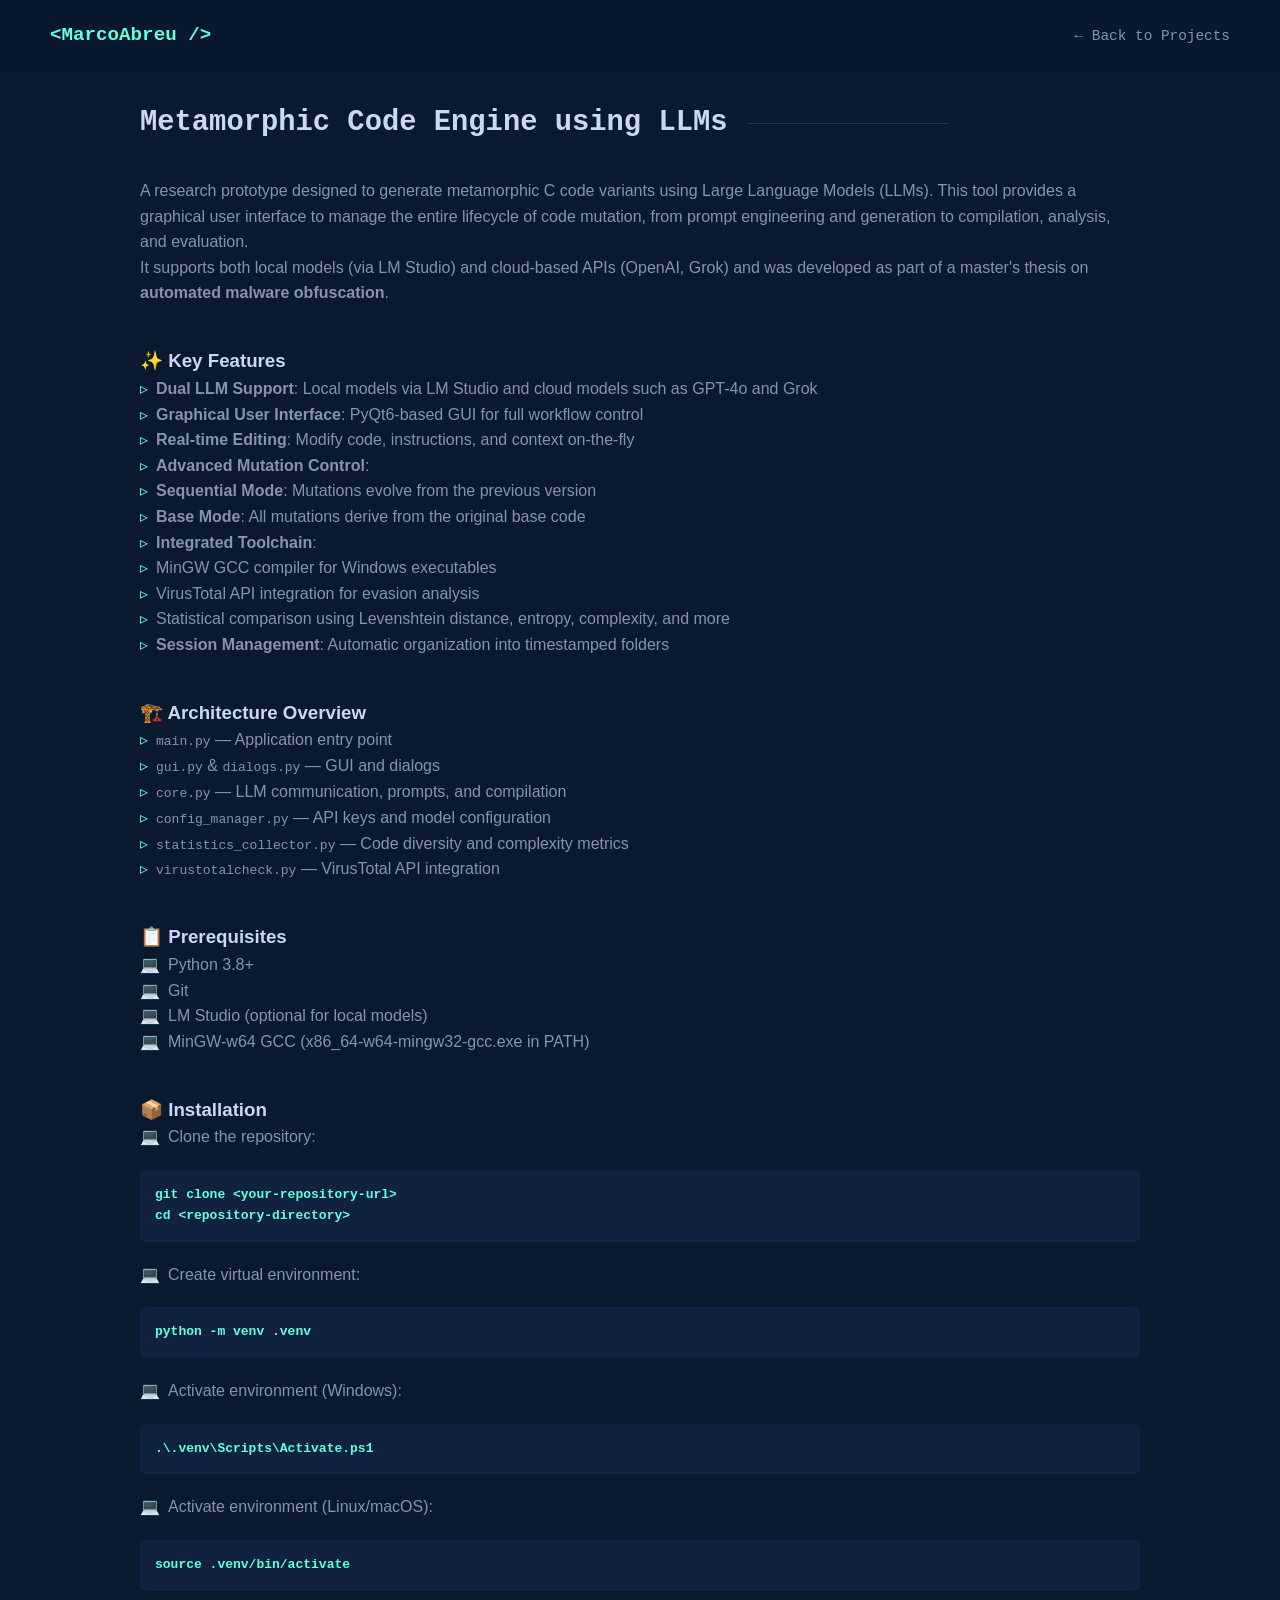
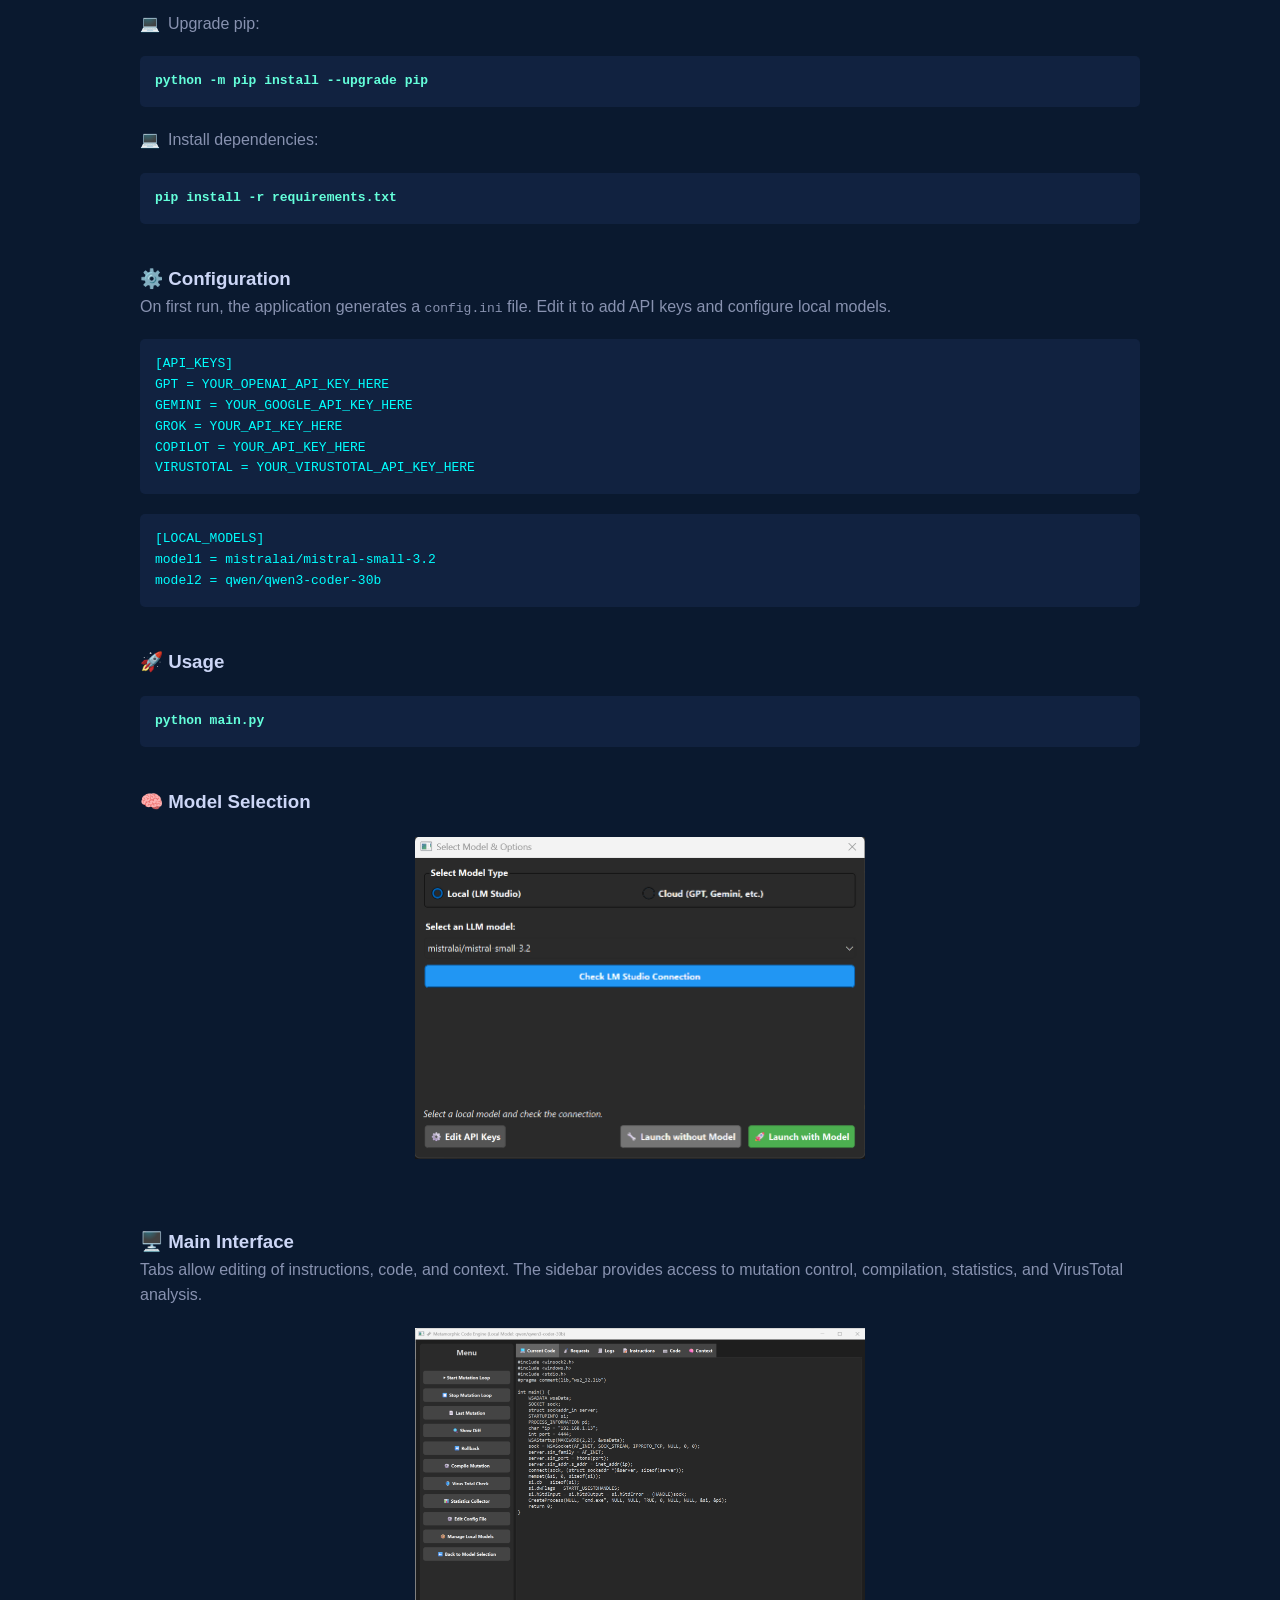
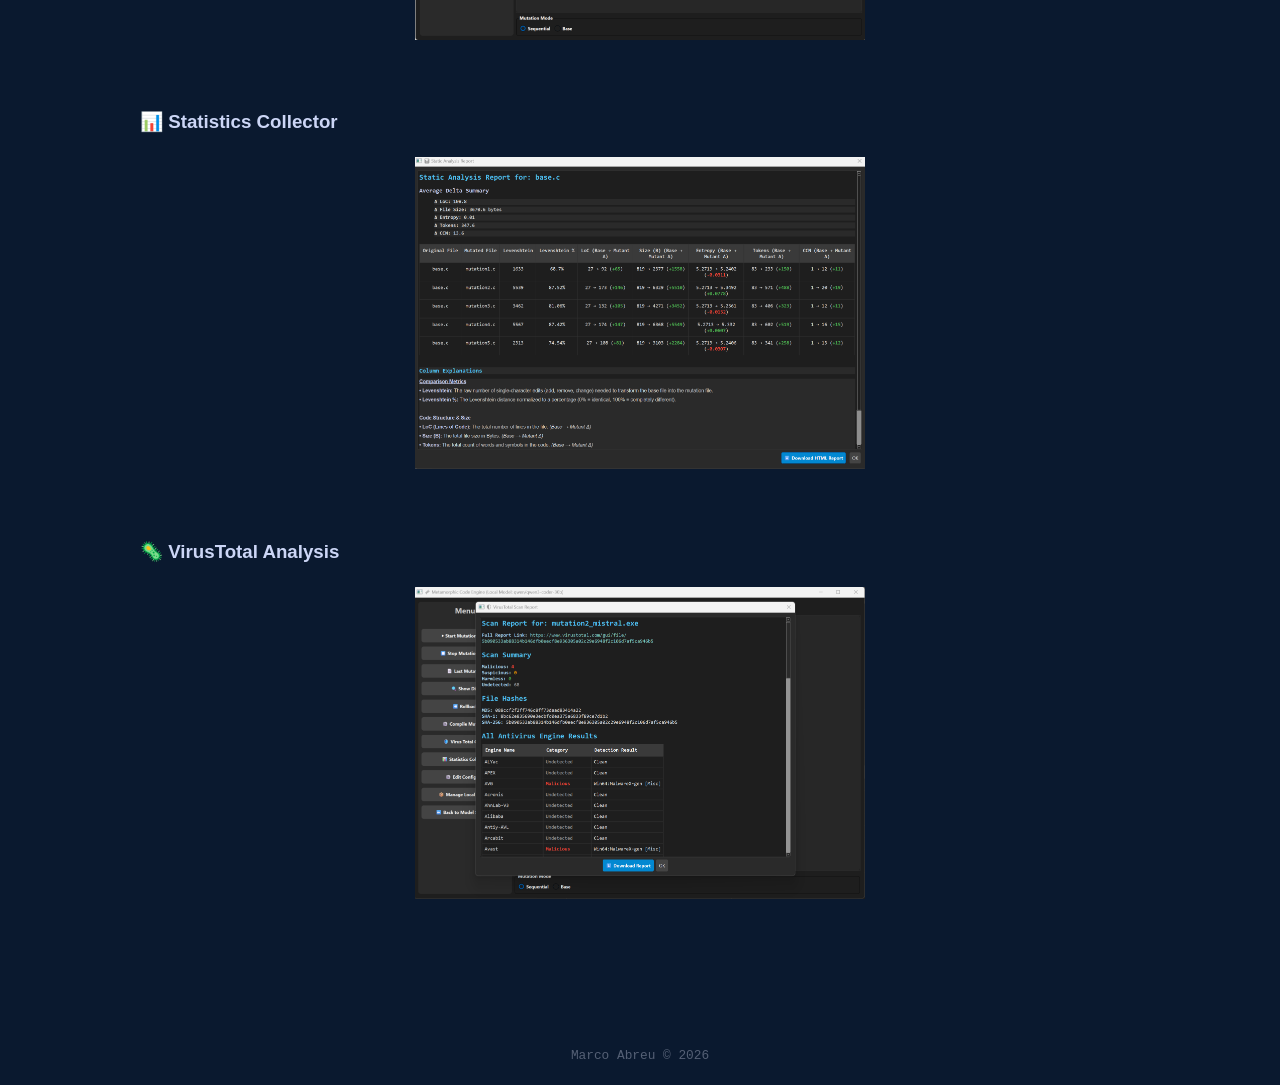
==== projects/ai-metamorphic-malware.html @ 4d590b32 "Add documentation for Metamorphic Code Engine This HTML file serves as a documentation page for a re" ====
<!DOCTYPE html>
<html lang="en">
<head>
    <meta charset="UTF-8">
    <title>Metamorphic Code Engine using LLMs | Marco Abreu</title>
    <link rel="stylesheet" href="../style.css">
    <style>
        .features-list, .installation-list {
            list-style: none;
            padding-left: 0;
        }
        .features-list li::before {
            content: "▹";
            color: var(--accent-color);
            margin-right: 8px;
        }
        .installation-list li::before {
            content: "💻";
            margin-right: 8px;
        }
        pre {
            background: #112240;
            padding: 15px;
            border-radius: 5px;
            overflow-x: auto;
            margin: 20px 0;
        }
        pre code.command { color: #64ffda; font-weight: bold; }
        pre code.input { color: #ffd86f; }
        pre code.output { color: #00ffff; }
        h3 { margin-top: 40px; }
        img {
            max-width: 100%;
            margin: 20px 0;
        }
    </style>
</head>
<body>

<nav class="navbar">
    <div class="logo">&lt;MarcoAbreu /&gt;</div>
    <ul class="nav-links">
        <li><a href="../index.html#projects">← Back to Projects</a></li>
    </ul>
</nav>

<section class="section">
    <div class="container">

        <h2 class="section-title">Metamorphic Code Engine using LLMs</h2>

        <p>
            A research prototype designed to generate metamorphic C code variants using
            Large Language Models (LLMs). This tool provides a graphical user interface
            to manage the entire lifecycle of code mutation, from prompt engineering
            and generation to compilation, analysis, and evaluation.
        </p>

        <p>
            It supports both local models (via LM Studio) and cloud-based APIs
            (OpenAI, Grok) and was developed as part of a master's thesis on
            <strong>automated malware obfuscation</strong>.
        </p>

        <h3>✨ Key Features</h3>
        <ul class="features-list">
            <li><strong>Dual LLM Support</strong>: Local models via LM Studio and cloud models such as GPT-4o and Grok</li>
            <li><strong>Graphical User Interface</strong>: PyQt6-based GUI for full workflow control</li>
            <li><strong>Real-time Editing</strong>: Modify code, instructions, and context on-the-fly</li>
            <li><strong>Advanced Mutation Control</strong>:
                <ul>
                    <li><strong>Sequential Mode</strong>: Mutations evolve from the previous version</li>
                    <li><strong>Base Mode</strong>: All mutations derive from the original base code</li>
                </ul>
            </li>
            <li><strong>Integrated Toolchain</strong>:
                <ul>
                    <li>MinGW GCC compiler for Windows executables</li>
                    <li>VirusTotal API integration for evasion analysis</li>
                    <li>Statistical comparison using Levenshtein distance, entropy, complexity, and more</li>
                </ul>
            </li>
            <li><strong>Session Management</strong>: Automatic organization into timestamped folders</li>
        </ul>

        <h3>🏗️ Architecture Overview</h3>
        <ul class="features-list">
            <li><code>main.py</code> — Application entry point</li>
            <li><code>gui.py</code> &amp; <code>dialogs.py</code> — GUI and dialogs</li>
            <li><code>core.py</code> — LLM communication, prompts, and compilation</li>
            <li><code>config_manager.py</code> — API keys and model configuration</li>
            <li><code>statistics_collector.py</code> — Code diversity and complexity metrics</li>
            <li><code>virustotalcheck.py</code> — VirusTotal API integration</li>
        </ul>

        <h3>📋 Prerequisites</h3>
        <ul class="installation-list">
            <li>Python 3.8+</li>
            <li>Git</li>
            <li>LM Studio (optional for local models)</li>
            <li>MinGW-w64 GCC (x86_64-w64-mingw32-gcc.exe in PATH)</li>
        </ul>

        <h3>📦 Installation</h3>
        <ul class="installation-list">
            <li>Clone the repository:
                <pre><code class="command">git clone &lt;your-repository-url&gt;
cd &lt;repository-directory&gt;</code></pre>
            </li>
            <li>Create virtual environment:
                <pre><code class="command">python -m venv .venv</code></pre>
            </li>
            <li>Activate environment (Windows):
                <pre><code class="command">.\.venv\Scripts\Activate.ps1</code></pre>
            </li>
            <li>Activate environment (Linux/macOS):
                <pre><code class="command">source .venv/bin/activate</code></pre>
            </li>
            <li>Upgrade pip:
                <pre><code class="command">python -m pip install --upgrade pip</code></pre>
            </li>
            <li>Install dependencies:
                <pre><code class="command">pip install -r requirements.txt</code></pre>
            </li>
        </ul>

        <h3>⚙️ Configuration</h3>
        <p>
            On first run, the application generates a <code>config.ini</code> file.
            Edit it to add API keys and configure local models.
        </p>

        <pre><code class="output">[API_KEYS]
GPT = YOUR_OPENAI_API_KEY_HERE
GEMINI = YOUR_GOOGLE_API_KEY_HERE
GROK = YOUR_API_KEY_HERE
COPILOT = YOUR_API_KEY_HERE
VIRUSTOTAL = YOUR_VIRUSTOTAL_API_KEY_HERE</code></pre>

        <pre><code class="output">[LOCAL_MODELS]
model1 = mistralai/mistral-small-3.2
model2 = qwen/qwen3-coder-30b</code></pre>

        <h3>🚀 Usage</h3>
        <pre><code class="command">python main.py</code></pre>

        <h3>🧠 Model Selection</h3>
        <div align="center">
            <img src="images/SeleectModel.png" alt="Select Model Interface" width="450">
        </div>

        <h3>🖥️ Main Interface</h3>
        <p>
            Tabs allow editing of instructions, code, and context.
            The sidebar provides access to mutation control, compilation,
            statistics, and VirusTotal analysis.
        </p>

        <div align="center">
            <img src="images/HomeInit.png" alt="Main Interface" width="450">
        </div>

        <h3>📊 Statistics Collector</h3>
        <div align="center">
            <img src="images/Statistics.png" alt="Statistics Report" width="450">
        </div>

        <h3>🦠 VirusTotal Analysis</h3>
        <div align="center">
            <img src="images/Virustotal.png" alt="VirusTotal Report" width="450">
        </div>

    </div>
</section>

<footer>
    <p>Marco Abreu &copy; 2026</p>
</footer>

</body>
</html>
---- style.css ----
/* Base Reset */
* {
    margin: 0;
    padding: 0;
    box-sizing: border-box;
}

:root {
    --bg-color: #0a192f;
    --light-bg: #112240;
    --text-color: #8892b0;
    --heading-color: #ccd6f6;
    --accent-color: #64ffda; /* Cyber Green */
    --font-mono: 'JetBrains Mono', monospace;
    --font-sans: 'Inter', sans-serif;
}

body {
    background-color: var(--bg-color);
    color: var(--text-color);
    font-family: var(--font-sans);
    line-height: 1.6;
}

a {
    text-decoration: none;
    color: inherit;
    transition: 0.3s;
}

ul {
    list-style: none;
}

/* Typography */
h1, h2, h3 {
    color: var(--heading-color);
    font-weight: 700;
}

.section-title {
    font-family: var(--font-mono);
    color: var(--heading-color);
    font-size: 1.8rem;
    margin-bottom: 2rem;
    display: flex;
    align-items: center;
}

.section-title::after {
    content: "";
    display: block;
    width: 200px;
    height: 1px;
    background: #233554;
    margin-left: 20px;
}

/* Navbar */
.navbar {
    display: flex;
    justify-content: space-between;
    align-items: center;
    padding: 20px 50px;
    position: fixed;
    width: 100%;
    background: rgba(10, 25, 47, 0.95);
    backdrop-filter: blur(10px);
    z-index: 1000;
}

.logo {
    color: var(--accent-color);
    font-family: var(--font-mono);
    font-weight: bold;
    font-size: 1.2rem;
}

.nav-links {
    display: flex;
    gap: 30px;
}

.nav-links a {
    font-family: var(--font-mono);
    font-size: 0.9rem;
}

.nav-links a:hover {
    color: var(--accent-color);
}

/* Hero Section */
.hero {
    height: 100vh;
    display: flex;
    align-items: center;
    justify-content: center;
    padding: 0 20px;
}

.container {
    max-width: 1000px;
    width: 100%;
    margin: 0 auto;
}

.terminal-text {
    font-family: var(--font-mono);
    color: var(--accent-color);
    margin-bottom: 20px;
    font-size: 1.1rem;
}

.cursor {
    animation: blink 1s infinite;
}

@keyframes blink {
    0%, 100% { opacity: 1; }
    50% { opacity: 0; }
}

.hero h1 {
    font-size: 4rem;
    line-height: 1.1;
    margin-bottom: 20px;
}

.subtitle {
    max-width: 500px;
    margin-bottom: 40px;
    font-size: 1.1rem;
}

.btn {
    display: inline-block;
    padding: 12px 28px;
    border: 1px solid var(--accent-color);
    color: var(--accent-color);
    font-family: var(--font-mono);
    border-radius: 4px;
}

.btn:hover {
    background: rgba(100, 255, 218, 0.1);
}

/* Sections General */
.section {
    padding: 100px 50px;
}

/* About Grid */
.about-content {
    display: grid;
    grid-template-columns: 2fr 1fr;
    gap: 50px;
}

.stat-card {
    background: var(--light-bg);
    padding: 20px;
    margin-bottom: 15px;
    border-radius: 5px;
    border-left: 3px solid var(--accent-color);
}

.stat-card h3 {
    color: var(--accent-color);
    font-family: var(--font-mono);
}

/* Skills */
.skills-grid {
    display: grid;
    grid-template-columns: repeat(auto-fit, minmax(250px, 1fr));
    gap: 20px;
}

.skill-category {
    background: var(--light-bg);
    padding: 25px;
    border-radius: 5px;
    transition: transform 0.2s;
}

.skill-category:hover {
    transform: translateY(-5px);
}

.skill-category h3 {
    margin-bottom: 15px;
    font-size: 1.2rem;
    display: flex;
    align-items: center;
    gap: 10px;
}

.skill-category ul li {
    font-family: var(--font-mono);
    font-size: 0.9rem;
    margin-bottom: 10px;
}

.skill-category ul li::before {
    content: "▹";
    color: var(--accent-color);
    margin-right: 10px;
}

/* Projects */
.project-grid {
    display: grid;
    grid-template-columns: repeat(auto-fill, minmax(300px, 1fr));
    gap: 20px;
}

.project-card {
    background: var(--light-bg);
    padding: 30px;
    border-radius: 5px;
    transition: transform 0.2s;
}

.project-card:hover {
    transform: translateY(-7px);
}

.folder-icon {
    color: var(--accent-color);
    font-size: 2.5rem;
    margin-bottom: 20px;
}

.project-card h3 {
    margin-bottom: 10px;
}

.project-card p {
    font-size: 0.9rem;
    margin-bottom: 20px;
}

.tech-stack {
    font-family: var(--font-mono);
    font-size: 0.8rem;
    color: #6d768d;
    margin-bottom: 20px;
    display: flex;
    gap: 15px;
}

.project-links a {
    font-size: 1.2rem;
    margin-right: 15px;
}

.project-links a:hover {
    color: var(--accent-color);
}

/* Contact */
.contact-container {
    text-align: center;
    max-width: 600px;
}

.social-links {
    margin-top: 40px;
    font-size: 1.5rem;
    display: flex;
    justify-content: center;
    gap: 30px;
}

.social-links a:hover {
    color: var(--accent-color);
    transform: translateY(-3px);
    display: inline-block;
}

footer {
    text-align: center;
    padding: 20px;
    font-family: var(--font-mono);
    font-size: 0.8rem;
    color: #556075;
}

/* Mobile Responsiveness */
@media (max-width: 768px) {
    .hero h1 { font-size: 2.5rem; }
    .about-content { grid-template-columns: 1fr; }
    .navbar { padding: 20px; }
    .nav-links { display: none; } /* Simplified for MVP */
    .section { padding: 60px 20px; }
}

html {
    scroll-behavior: smooth;
}
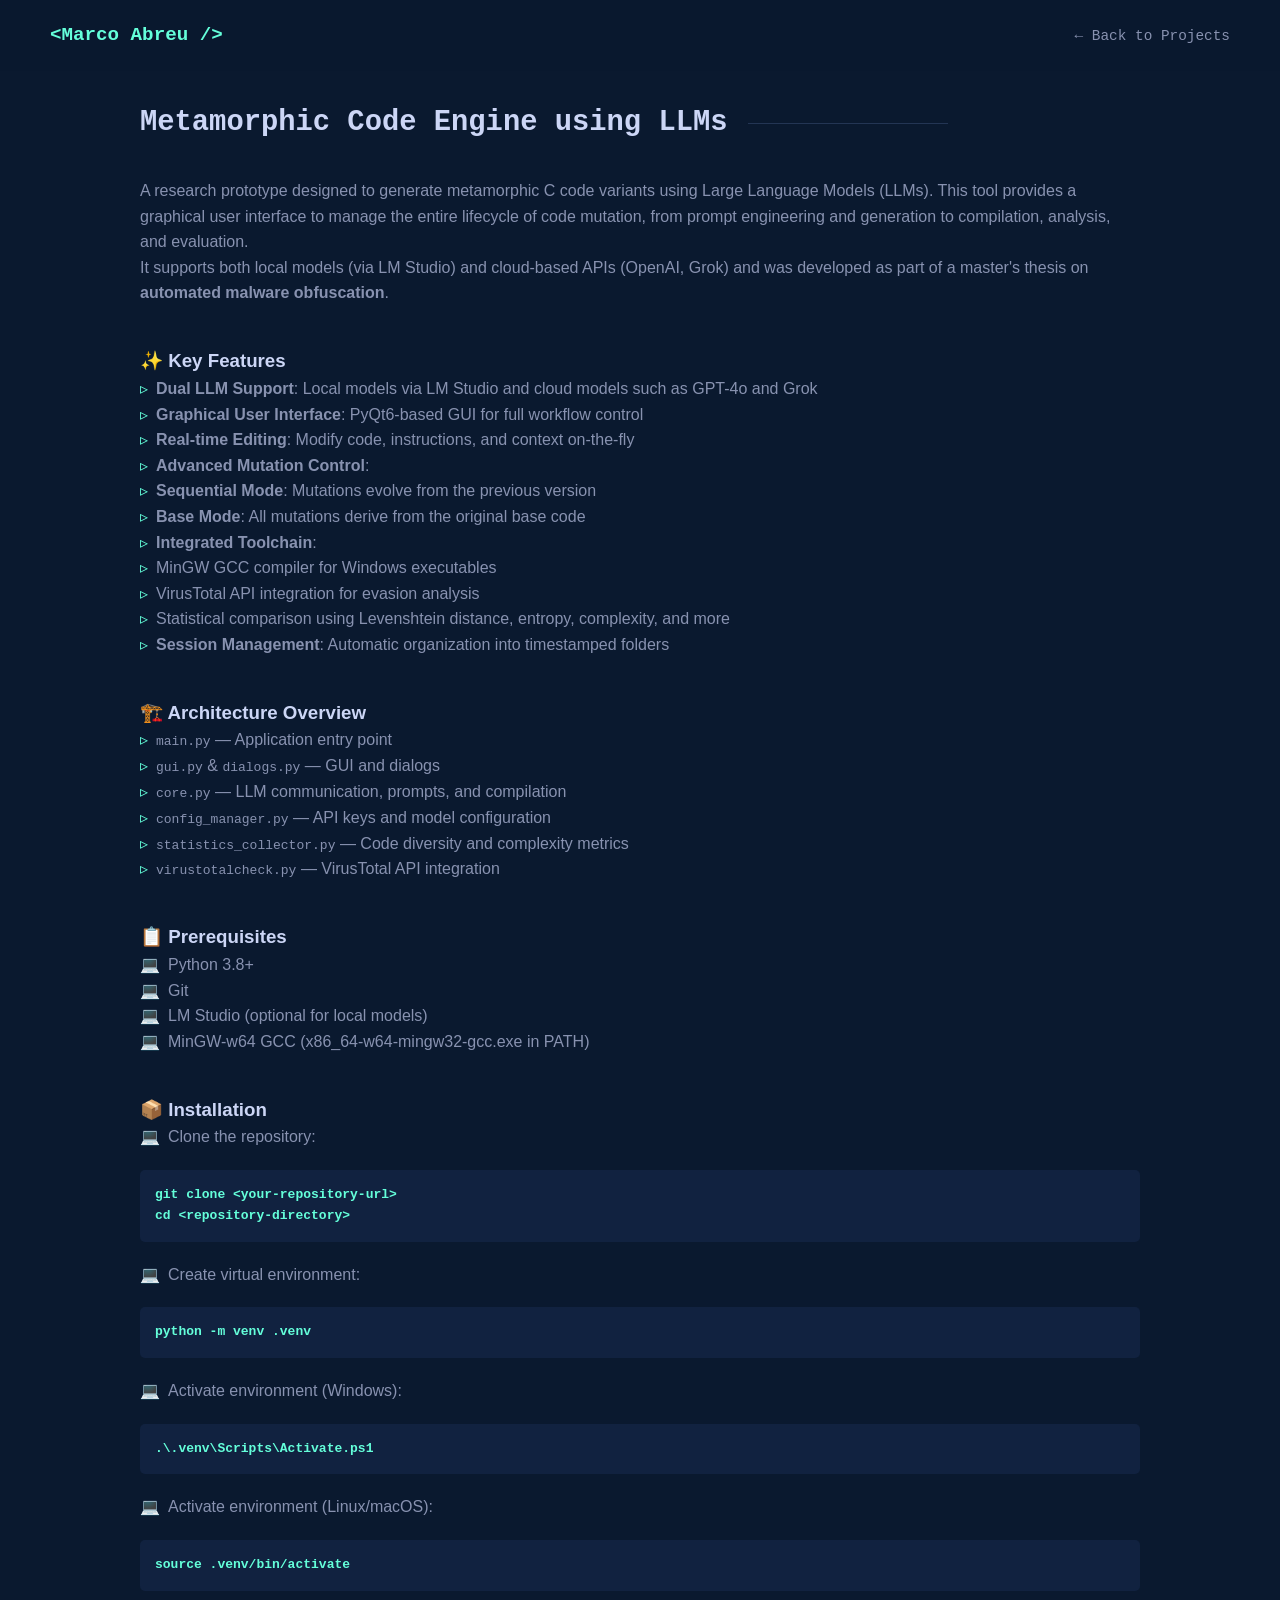
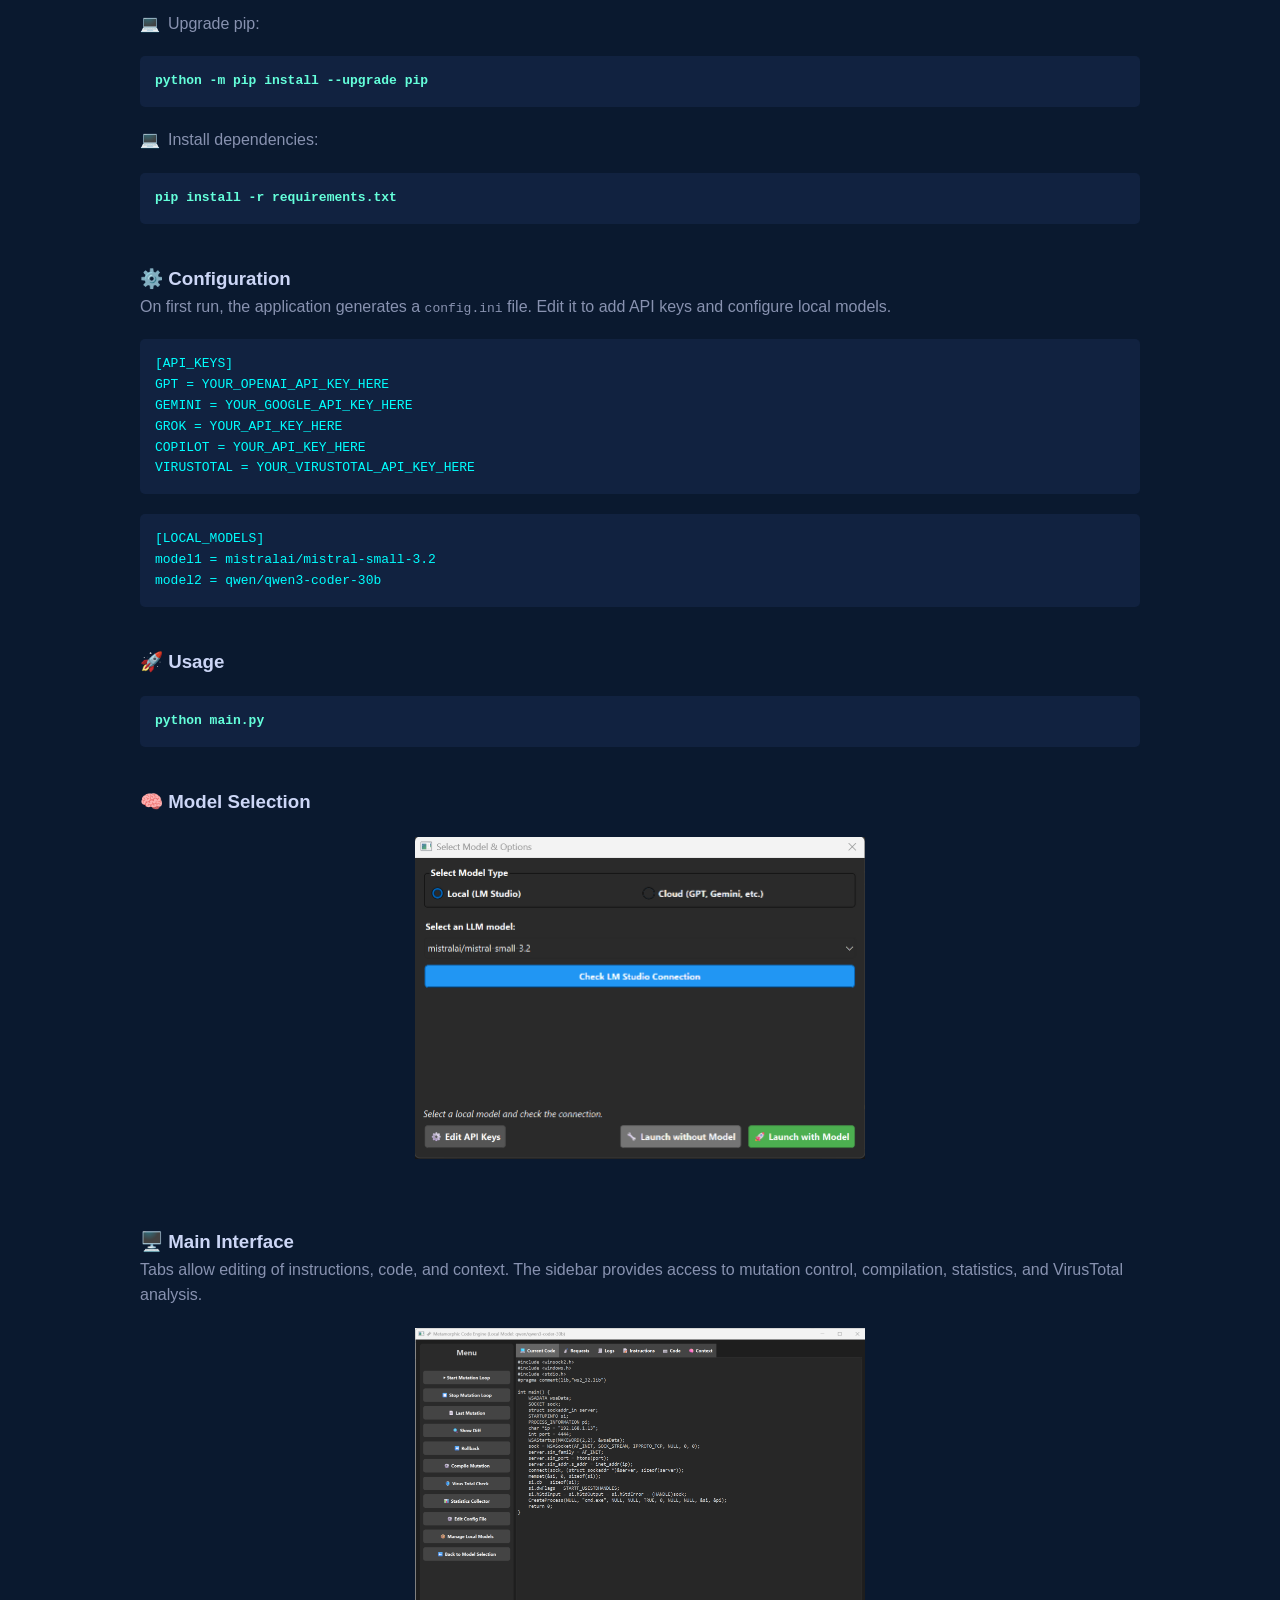
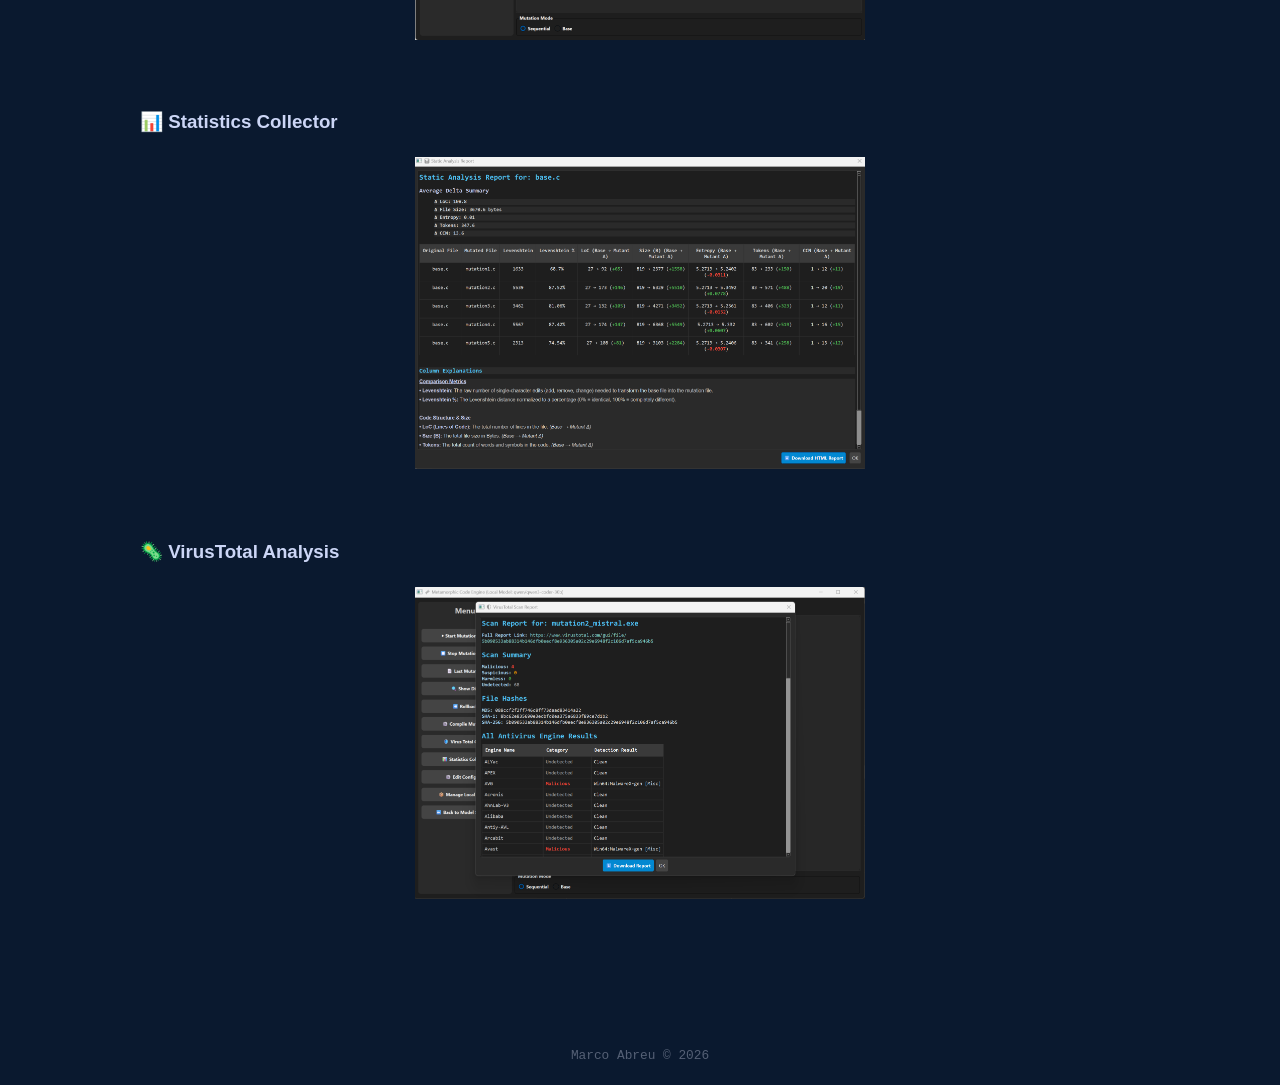
==== commit 4e6fee69: "Fix logo markup and add navigation link" ====
--- a/projects/ai-metamorphic-malware.html
+++ b/projects/ai-metamorphic-malware.html
@@ -38,7 +38,10 @@
 <body>
 
 <nav class="navbar">
-    <div class="logo">&lt;MarcoAbreu /&gt;</div>
+    <a href="../index.html">
+    <div class="logo">&lt;Marco Abreu /&gt;</div>
+</a>
+
     <ul class="nav-links">
         <li><a href="../index.html#projects">← Back to Projects</a></li>
     </ul>
